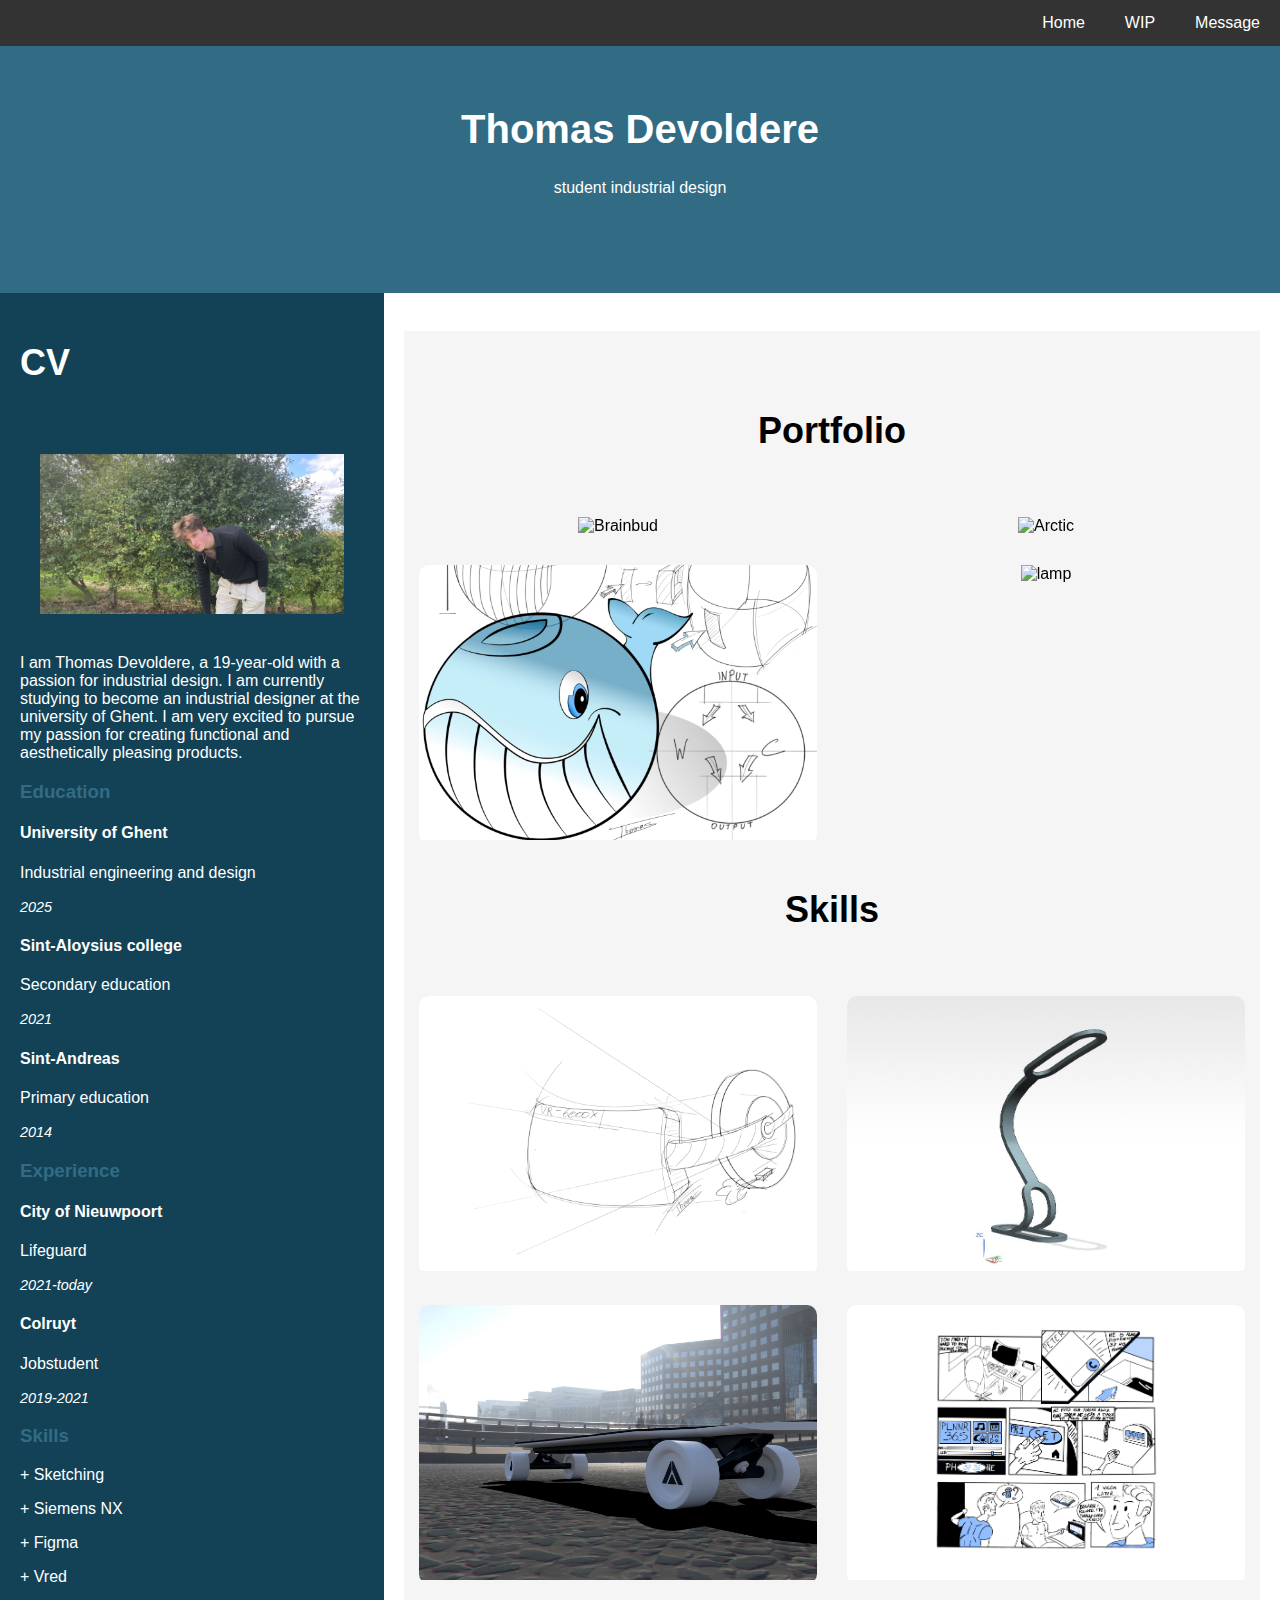
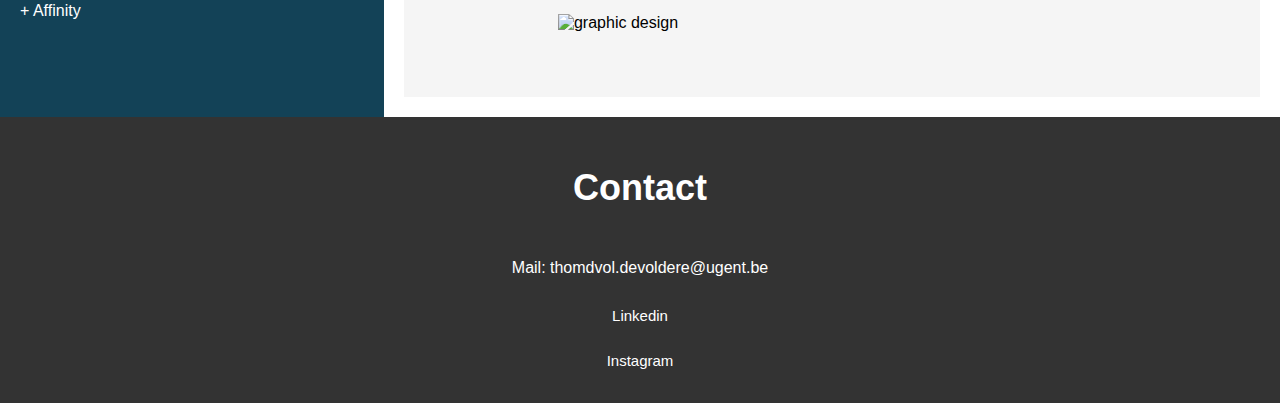
==== index.html @ 5c2687b1 "v106" ====
<!DOCTYPE html>
<html lang="en">

<head>
    <title>portofolio TD</title>
    <meta charset="UTF-8">
    <meta name="viewport" content="width=device-width, initial-scale=1">
    <link rel="stylesheet" href="css/styles.css">

</head>

<body>

    <div class="navbar">
        <a href="Contact.html">Message</a>
        <a href="WIP.html">WIP</a>
        <a href="index.html">Home</a>
    </div>

    <div class="header">
        <h1>Thomas Devoldere</h1>
        <p>student industrial design</p>
    </div>



    <div class="row">
        <div class="side">
            <h2>CV</h2>
            <img src="profile-picture.JPG" alt="Profile picture" style="height:200px;">
            <p>I am Thomas Devoldere, a 19-year-old with a passion for industrial design. I am currently studying to become an industrial designer at the university of Ghent. I am very excited to pursue my passion for creating functional and aesthetically pleasing products.</p>
            <h3>Education</h3>
            <h4>University of Ghent</h4>
            <p>Industrial engineering and design</p>
            <a>2025</a>
            <h4>Sint-Aloysius college</h4>
            <p>Secondary education</p>
            <a>2021</a>
            <h4>Sint-Andreas</h4>
            <p>Primary education</p>
            <a>2014</a>
            <h3>Experience</h3>
            <h4>City of Nieuwpoort</h4>
            <p>Lifeguard</p>
            <a>2021-today</a>
            <h4>Colruyt</h4>
            <p>Jobstudent</p>
            <a>2019-2021</a>
            <h3>Skills</h3>
            <p>+ Sketching</p>
            <p>+ Siemens NX</p>
            <p>+ Figma</p>
            <p>+ Vred</p>
            <p>+ Affinity</p>
          </div>
        <div class="main">
            <br>
            <section id="portfolio">
                <div class="container">
                    <h2>Portfolio</h2>
                    <div class="row">
                        <div class="col-md-6">
                            <div class="project">
                                <img src="solve for tomorow.png" alt="Brainbud">
                                <div class="project-details">
                                    <h3>Brainbud</h3>
                                    <p>Description of solve for tomorow</p>
                                </div>
                            </div>
                        </div>
                        <div class="col-md-6">
                            <div class="project">
                                <img src="render_bord_witte ondergrond.png" alt="Arctic">
                                <div class="project-details">
                                    <h3>Arctic</h3>
                                    <p>Description of solve for Arctic</p>
                                </div>
                            </div>
                        </div>
                        <div class="col-md-6">
                            <div class="project">
                                <img src="waterkoker.png" alt="Kettle">
                                <div class="project-details">
                                    <h3>Kettle</h3>
                                    <p>Description of kettle</p>
                                </div>
                            </div>
                        </div>
                        <div class="col-md-6">
                            <div class="project">
                                <img src="IMG_1709.png" alt="lamp">
                                <div class="project-details">
                                    <h3>Lamp</h3>
                                    <p>Description of lamp</p>
                                </div>
                            </div>
                        </div>
                    </div>
                    <h2>Skills</h2>
                    <div class="row">
                        <div class="col-md-6">
                            <div class="project">
                                <img src="VR-6000X.png" alt="Sketching">
                                <div class="project-details">
                                    <h3>Sketching</h3>
                                    <p>Description</p>
                                </div>
                            </div>
                        </div>
                        <div class="col-md-6">
                            <div class="project">
                                <img src="siemens_nx2.JPG" alt="Siemens NX">
                                <div class="project-details">
                                    <h3>3D-modeling</h3>
                                    <p>Description</p>
                                </div>
                            </div>
                        </div>
                        <div class="col-md-6">
                            <div class="project">
                                <img src="render.jpg" alt="rendering">
                                <div class="project-details">
                                    <h3>Rendering</h3>
                                    <p>Description</p>
                                </div>
                            </div>
                        </div>
                        <div class="col-md-6">
                            <div class="project">
                                <img src="userstory_brainbud.png" alt="storyboards">
                                <div class="project-details">
                                    <h3>Storyboards</h3>
                                    <p>Description</p>
                                </div>
                            </div>
                        </div>
                        <div class="col-md-6">
                            <div class="project">
                                <img src="" alt="graphic design">
                                <div class="project-details">
                                    <h3>Graphic design</h3>
                                    <p>Description</p>
                                </div>
                            </div>
                        </div>
                    </div>
                </div>
            </section>
        </div>
    </div>

    <div class="footer">
        <h2>Contact</h2>
        <p>Mail: thomdvol.devoldere@ugent.be</p>
        <a href="https://www.linkedin.com">Linkedin</a>
        <a href="https://www.instagram.com">Instagram</a>
    </div>

</body>

</html>
---- css/styles.css ----
* {
    box-sizing: border-box;
  }
  
  /* Style the body */
  body {
    font-family: Arial, Helvetica, sans-serif;
    margin: 0;
  }
  
  /* Header/logo Title */
  .header {
    padding: 80px;
    text-align: center;
    background: #326c84;
    color: white;
  }
  
  /* Increase the font size of the heading */
  .header h1 {
    font-size: 40px;
  }
  
  /* Style the top navigation bar */
  .navbar {
    overflow: hidden;
    background-color: #333;
    position: fixed; /* Set the navbar to fixed position */
    width: 100%;
  }
  
  /* Style the navigation bar links */
  .navbar a {
    float: right;
    display: block;
    color: white;
    text-align: center;
    padding: 14px 20px;
    text-decoration: none;

  }
  
  /* Right-aligned link */
  .navbar a.right {
    float: right;
  }
  
  /* Change color on hover */
  .navbar a:hover {
    background-color: #ddd;
    color: black;
  }
  
  /* Change color on active */
  .navbar a:active {
    background-color: rgb(92, 138, 245);
    color: black;
  }
  

  /* Column container */
  .row {  
    display: -ms-flexbox; /* IE10 */
    display: flex;
    -ms-flex-wrap: wrap; /* IE10 */
    flex-wrap: wrap;
  }

  .row h3 {
    color:#326c84;
  }

  .row a{
    font-style: italic;
    font-size: 90%;
  }
  
  /* Create two unequal columns that sits next to each other */
  /* Sidebar/left column */
  .side {
    -ms-flex: 30%; /* IE10 */
    flex: 30%;
    background-color: #134257;
    padding: 20px;
    color: white;
  }

  .side img{
    height: auto;
    margin: center;
    -ms-flex: 30%; /* IE10 */
    flex: 30%;
    padding: 20px;
    width: 100%;
    height: 150px;
    object-fit: cover;
  }
  
  /* Main column */
  .main {   
    -ms-flex: 70%; /* IE10 */
    flex: 70%;
    background-color: white;
    padding: 20px;
  }



  #portfolio {
    background-color: #f5f5f5;
    padding: 50px 0;
  }
  
  .container {
    max-width: 1200px;
    margin: 0 auto;
    text-align: center;
  }
  
  h2 {
    font-size: 36px;
    margin-bottom: 50px;
  }
  
  .row {
    display: flex;
    flex-wrap: wrap;
  }
  
  .col-md-6 {
    width: 50%;
    padding: 15px;
  }
  
  .project {
    position: relative;
    overflow: hidden;
    border-radius: 10px;
  }
  
  .project img {
    width: 100%;
    height: 275px;
    object-fit: cover;
    transition: transform 0.5s ease;
  }
  
  .project:hover img {
    transform: scale(1.1);
  }
  
  .project-details {
    position: absolute;
    bottom: 0;
    left: 0;
    right: 0;
    padding: 20px;
    background-color: rgba(0, 0, 0, 0.8);
    color: #fff;
    transition: transform 0.5s ease;
    transform: translateY(100%);
  }
  
  .project:hover .project-details {
    transform: translateY(0%);
  }
  
  .project-details h3 {
    font-size: 24px;
    margin-bottom: 10px;
  }
  
  .project-details p {
    font-size: 18px;
    margin-bottom: 20px;
  }
  
  .project-details a {
    display: inline-block;
    padding: 10px 20px;
    background-color: #fff;
    color: #333;
    text-transform: uppercase;
    font-weight: bold;
    border-radius: 5px;
    transition: background-color 0.5s ease;
  }
  
  .project-details a:hover {
    background-color: #333;
    color: #fff;
  }
  /* Footer */
  .footer {
    padding: 20px;
    text-align: center;
    overflow: hidden;
    background-color: #333;
    width: 100%;
    color: white
  }
  .footer a {    
    float: center;    
    display: block;    
    color: white;    
    text-align: center;    
    padding: 14px 20px;    
    text-decoration: wavy;    
    font-size: 15px;  
  }
  .footer a:hover {    
    background-color: #326c84;    
    color: black; 
  }
  .footer a:active {    
    background-color: #ffffff;    
    color: black;  
  }
  
  /* Responsive layout - when the screen is less than 700px wide, make the two columns stack on top of each other instead of next to each other */
  @media screen and (max-width: 700px) {
    .row {   
      flex-direction: column;
    }
  }
  
  /* Responsive layout - when the screen is less than 400px wide, make the navigation links stack on top of each other instead of next to each other */
  @media screen and (max-width: 400px) {
    .navbar a {
      float: none;
      width: 100%;
    }
  }
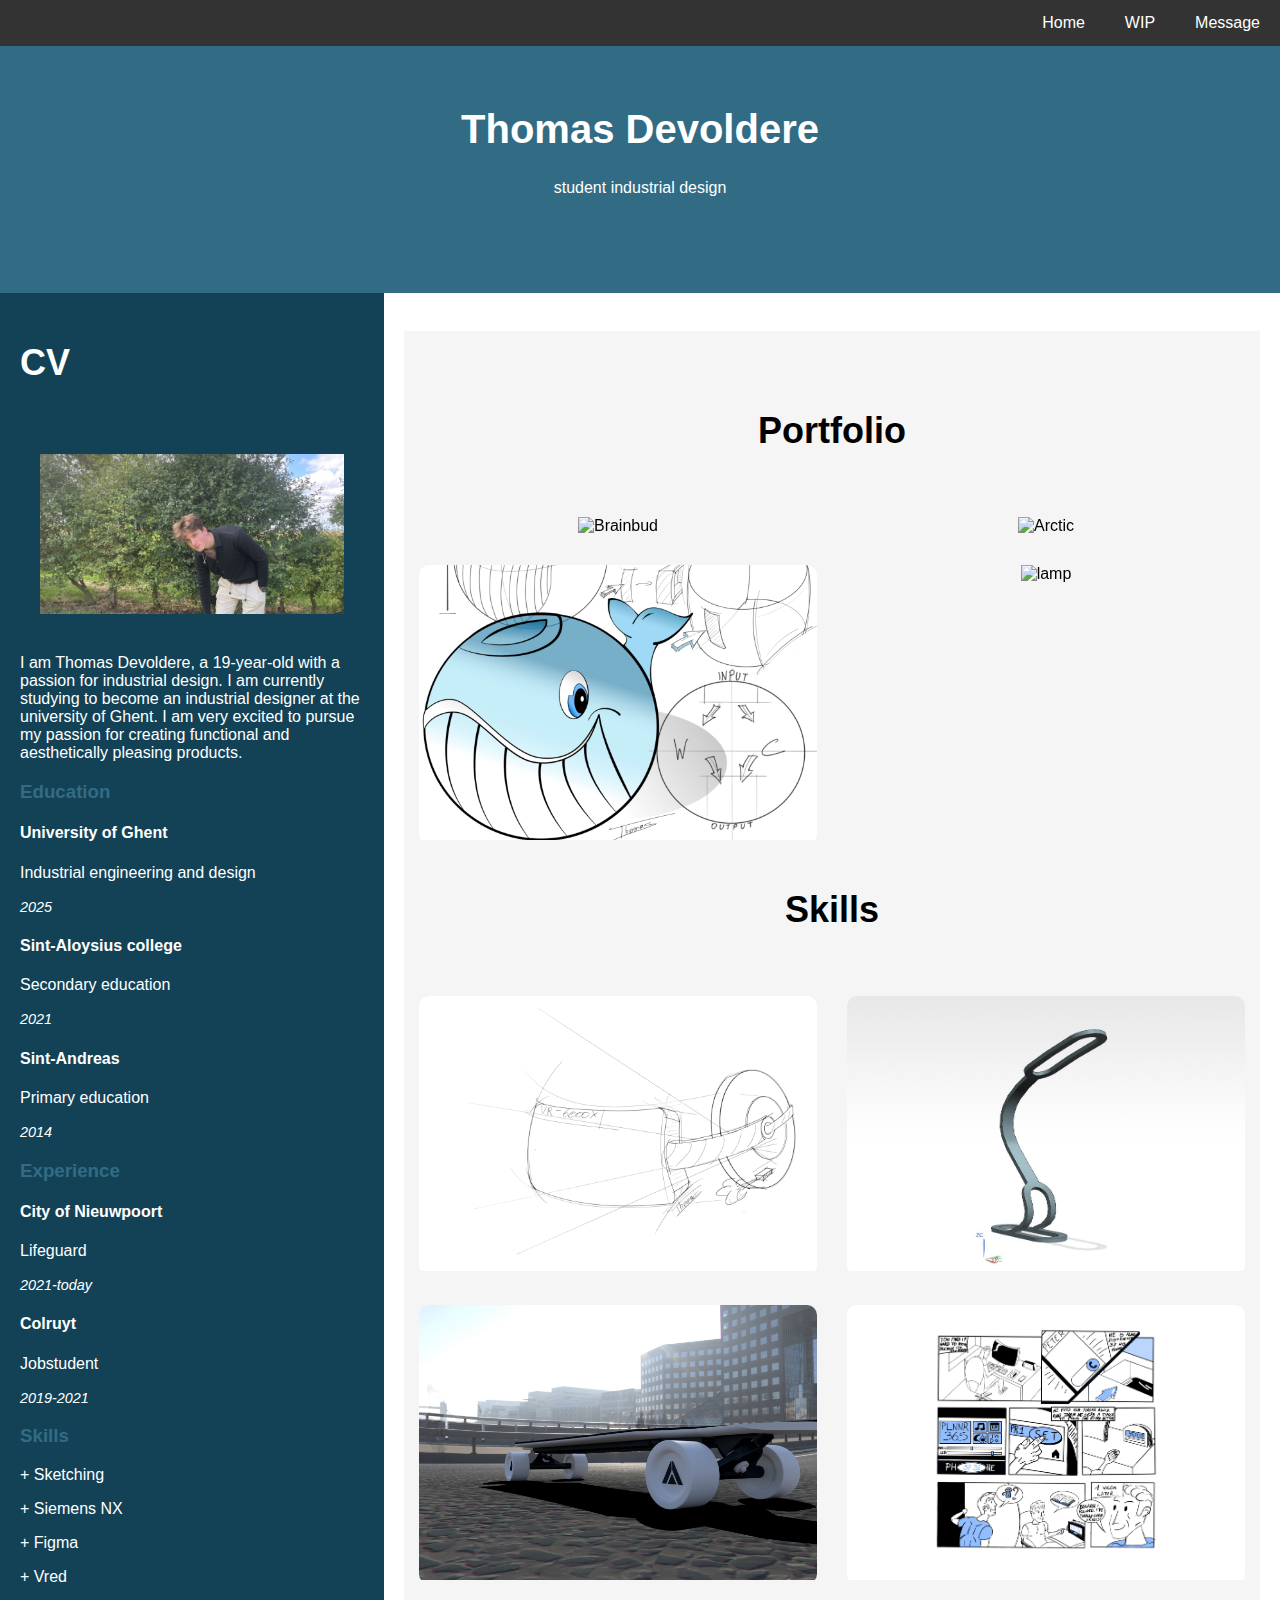
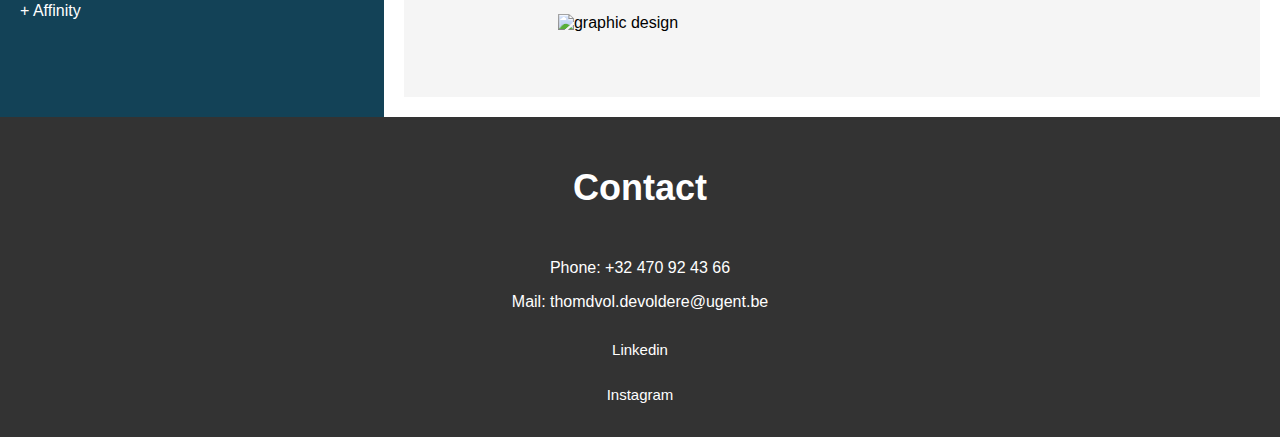
==== commit be633a71: "v107" ====
--- a/index.html
+++ b/index.html
@@ -151,6 +151,7 @@
 
     <div class="footer">
         <h2>Contact</h2>
+        <p>Phone: +32 470 92 43 66</p>
         <p>Mail: thomdvol.devoldere@ugent.be</p>
         <a href="https://www.linkedin.com">Linkedin</a>
         <a href="https://www.instagram.com">Instagram</a>
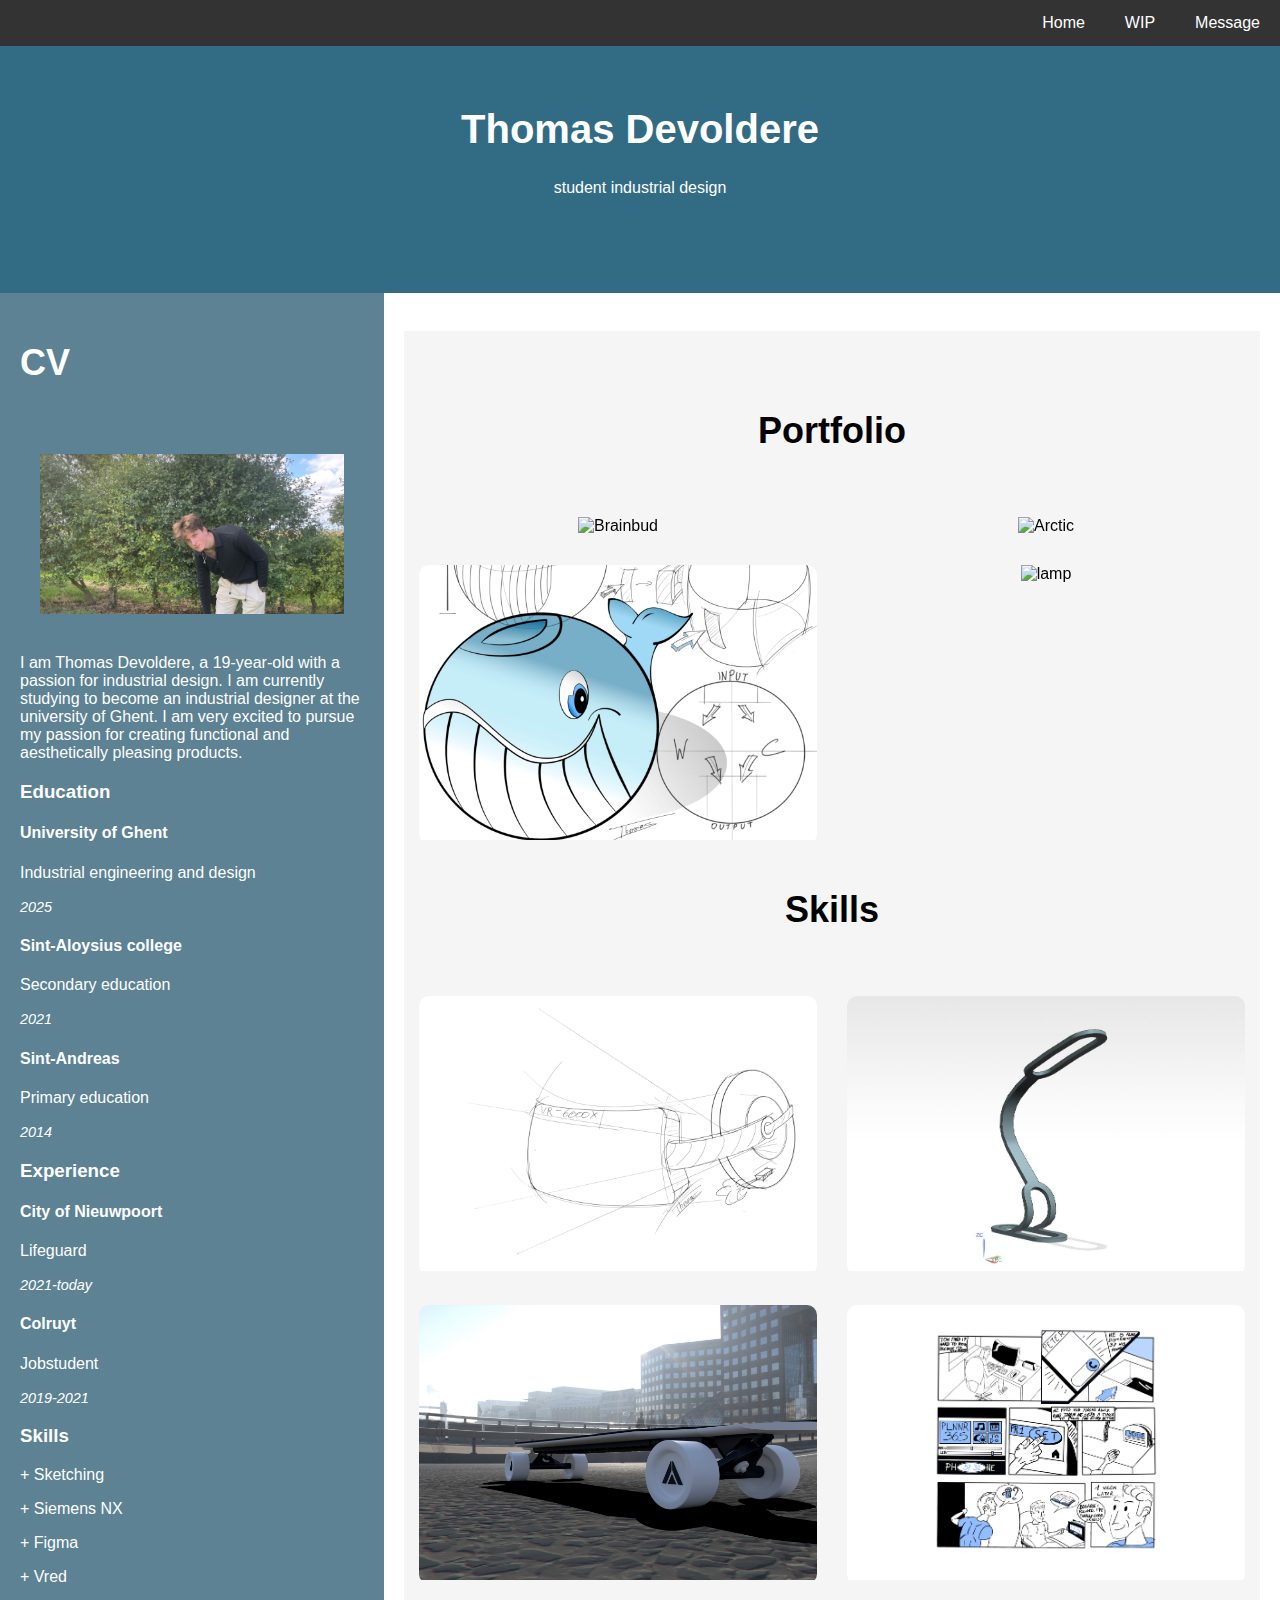
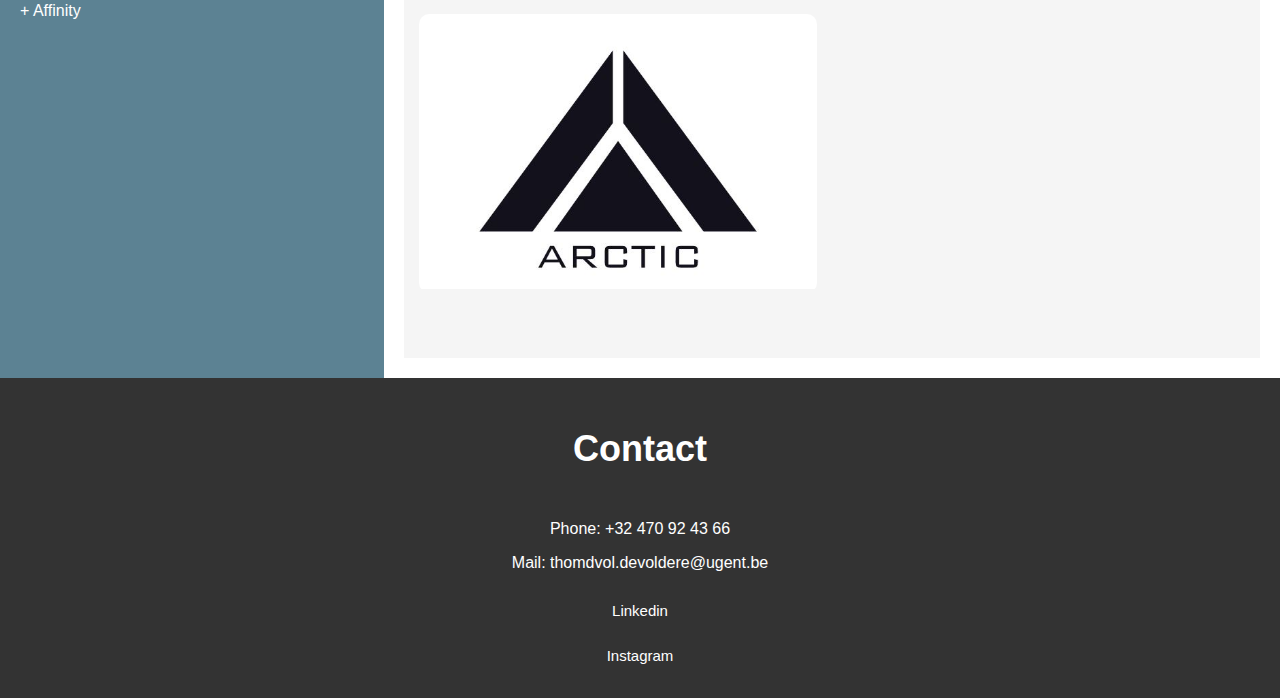
==== commit 5c31c0ee: "v108" ====
--- a/index.html
+++ b/index.html
@@ -136,7 +136,7 @@
                         </div>
                         <div class="col-md-6">
                             <div class="project">
-                                <img src="" alt="graphic design">
+                                <img src="graphic_design.JPG" alt="graphic design">
                                 <div class="project-details">
                                     <h3>Graphic design</h3>
                                     <p>Description</p>
--- a/css/styles.css
+++ b/css/styles.css
@@ -67,7 +67,7 @@
   }
 
   .row h3 {
-    color:#326c84;
+    color:#ffffff;
   }
 
   .row a{
@@ -80,7 +80,7 @@
   .side {
     -ms-flex: 30%; /* IE10 */
     flex: 30%;
-    background-color: #134257;
+    background-color: #5c8293;
     padding: 20px;
     color: white;
   }
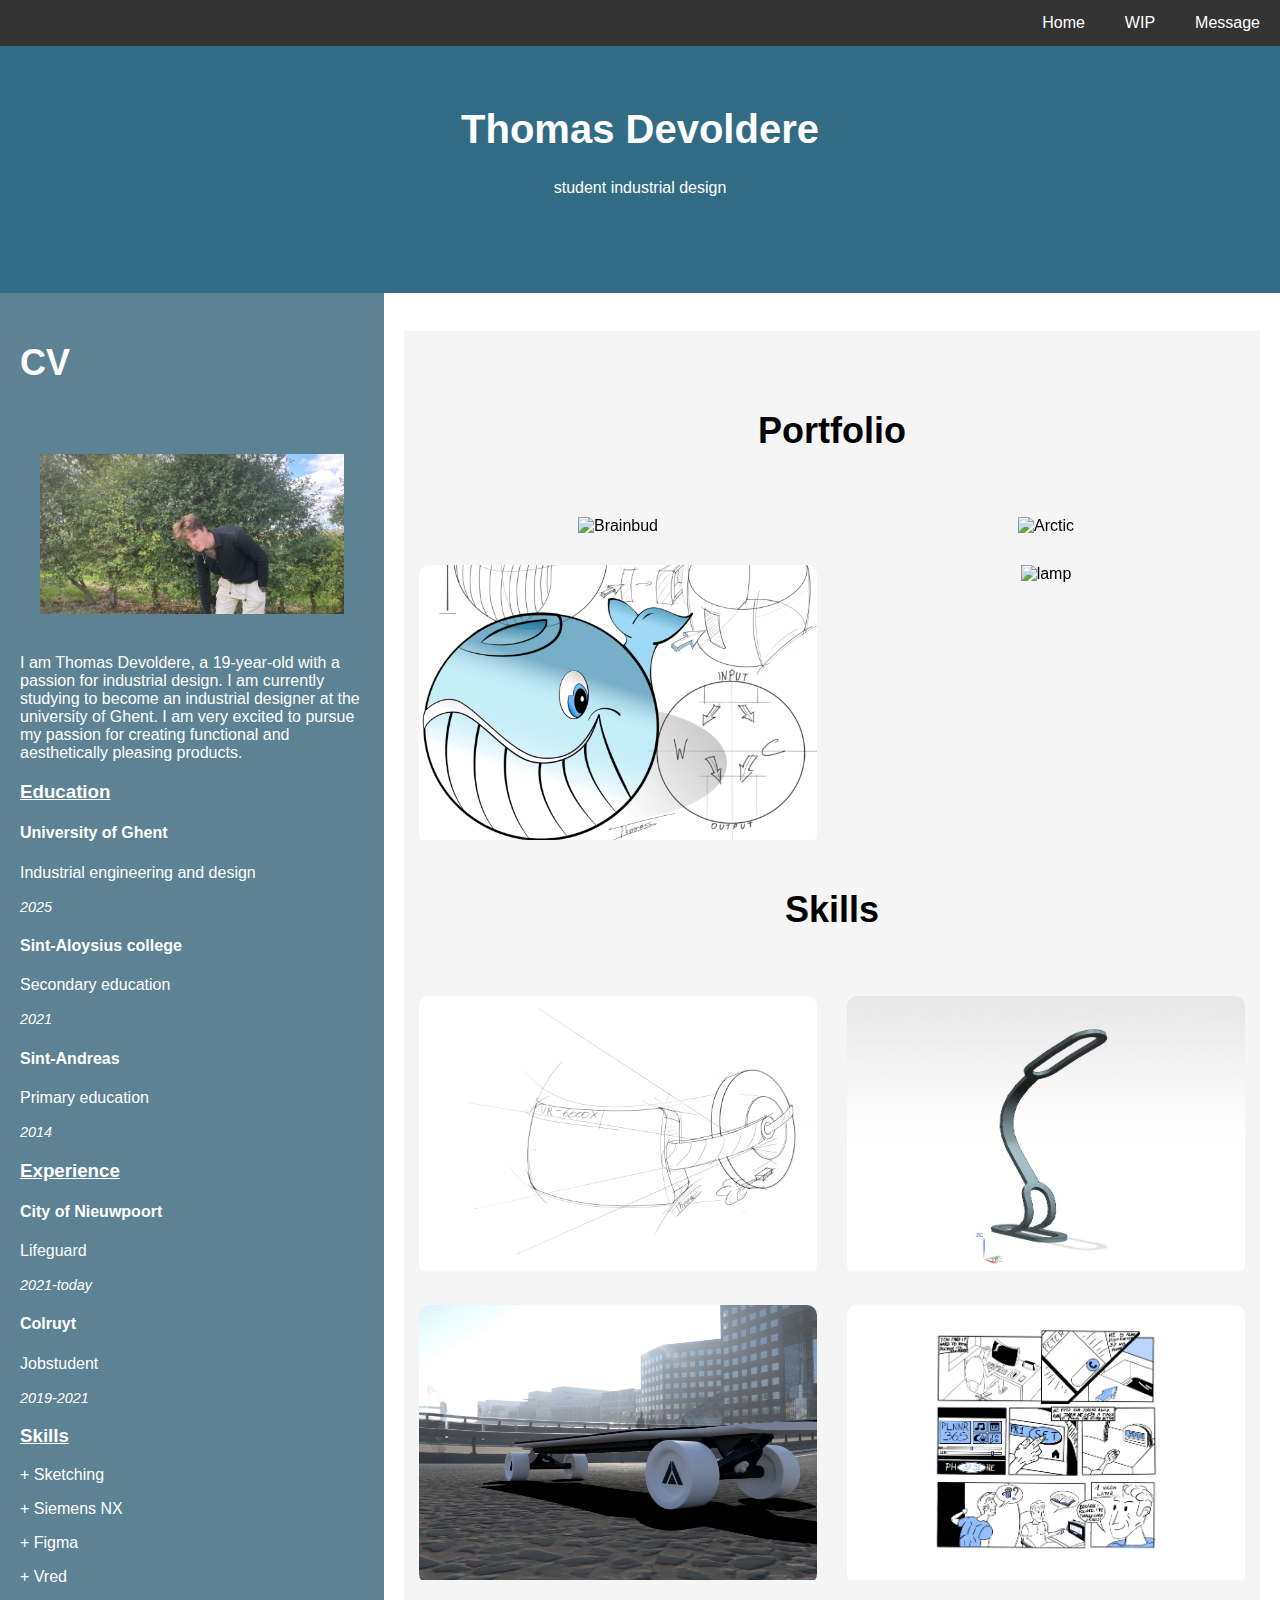
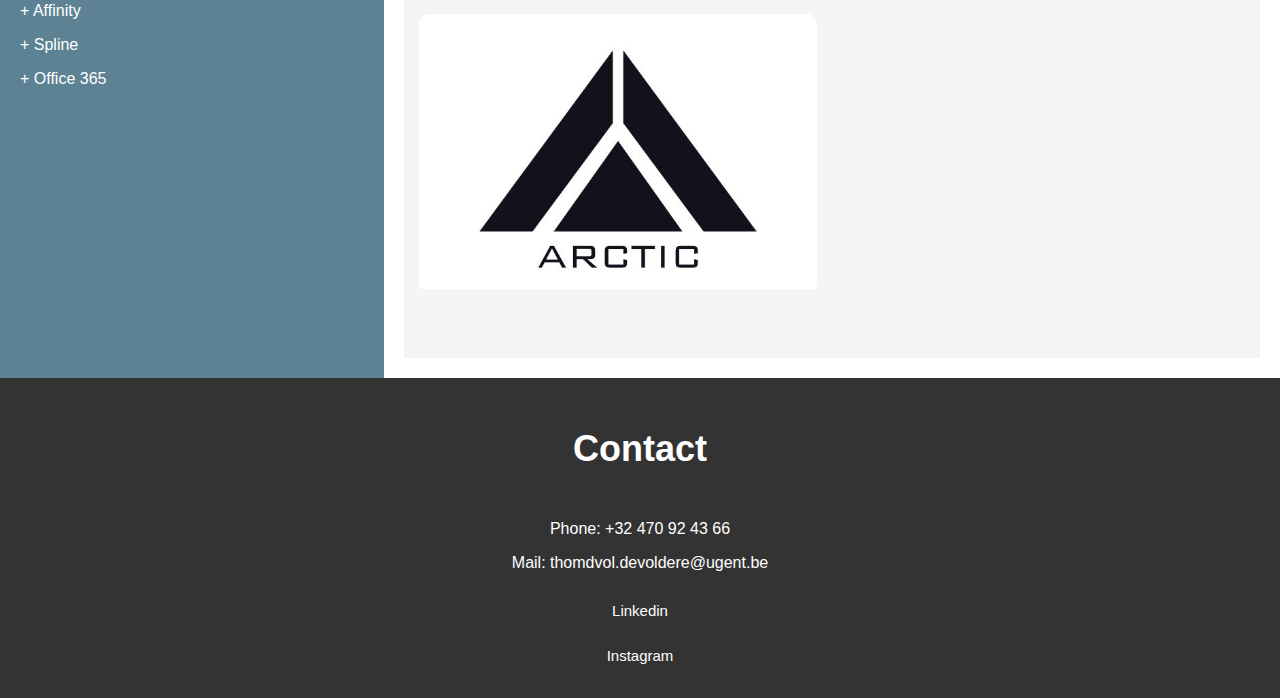
==== commit 4ac16036: "va1" ====
--- a/index.html
+++ b/index.html
@@ -52,6 +52,8 @@
             <p>+ Figma</p>
             <p>+ Vred</p>
             <p>+ Affinity</p>
+            <p>+ Spline</p>
+            <p>+ Office 365</p>
           </div>
         <div class="main">
             <br>
--- a/css/styles.css
+++ b/css/styles.css
@@ -68,6 +68,7 @@
 
   .row h3 {
     color:#ffffff;
+    text-decoration: underline;
   }
 
   .row a{
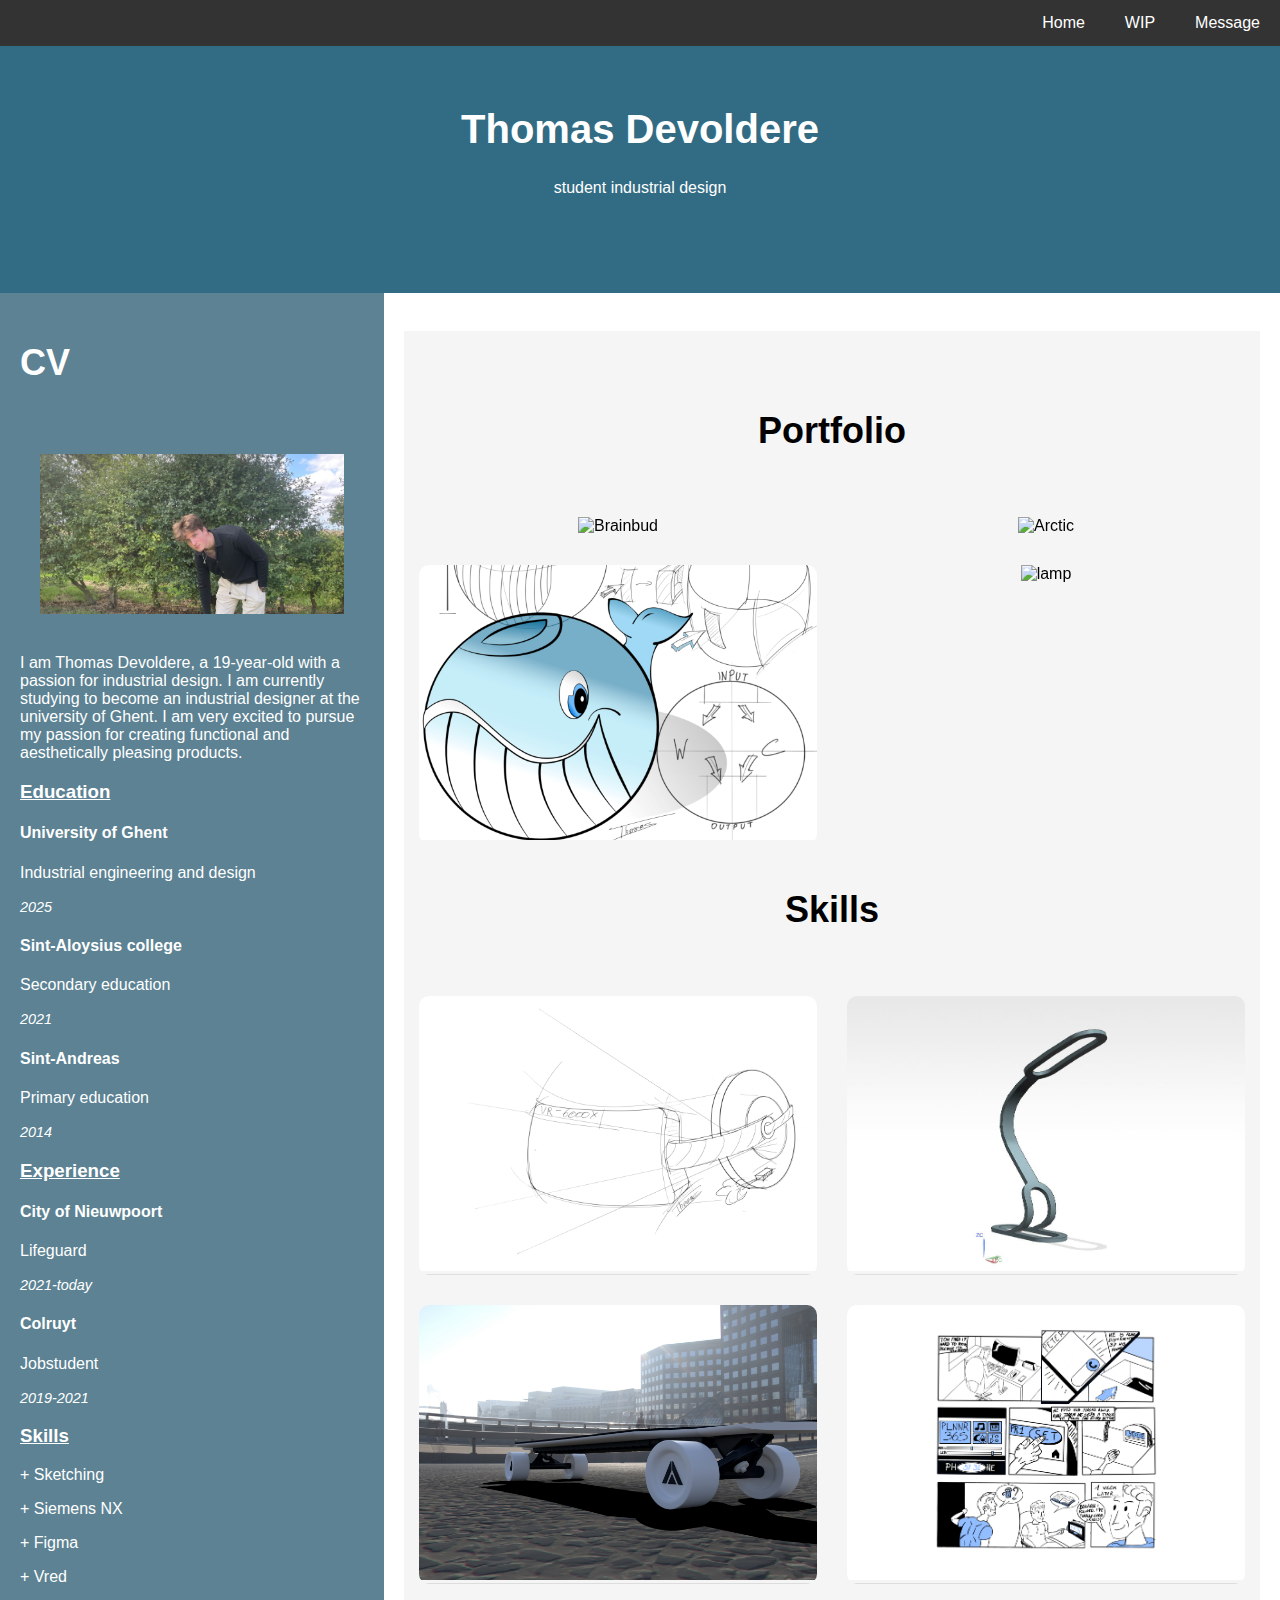
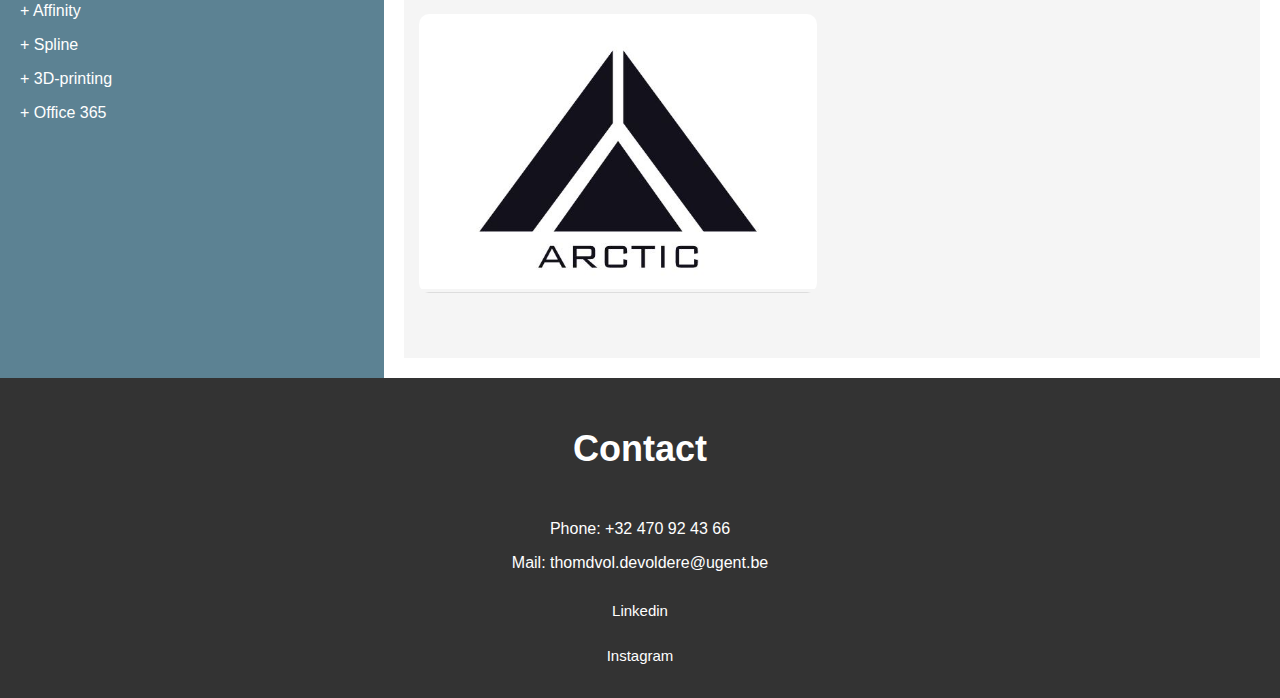
==== commit be118331: "va2" ====
--- a/index.html
+++ b/index.html
@@ -53,6 +53,7 @@
             <p>+ Vred</p>
             <p>+ Affinity</p>
             <p>+ Spline</p>
+            <p>+ 3D-printing</p>
             <p>+ Office 365</p>
           </div>
         <div class="main">
@@ -66,7 +67,7 @@
                                 <img src="solve for tomorow.png" alt="Brainbud">
                                 <div class="project-details">
                                     <h3>Brainbud</h3>
-                                    <p>Description of solve for tomorow</p>
+                                    <p>For solve for tomorow 2023, a competition for new innovative products organised by Samsung. We (me, Owen, Ruben and Floris) invented Brainbud to increase the concentration of students. This product consists of two parts, a handy app and an innovative that acts as a docking station.</p>
                                 </div>
                             </div>
                         </div>
@@ -75,7 +76,7 @@
                                 <img src="render_bord_witte ondergrond.png" alt="Arctic">
                                 <div class="project-details">
                                     <h3>Arctic</h3>
-                                    <p>Description of solve for Arctic</p>
+                                    <p>I designed this electric longboard in the first semester of my second year at the UGent.</p>
                                 </div>
                             </div>
                         </div>
@@ -84,7 +85,7 @@
                                 <img src="waterkoker.png" alt="Kettle">
                                 <div class="project-details">
                                     <h3>Kettle</h3>
-                                    <p>Description of kettle</p>
+                                    <p>I designed this in the second semester of my first year. This is a kettle designed for children for (re)heating hot beverages and for cooling cold beverages. It is totally safe for the use of children.</p>
                                 </div>
                             </div>
                         </div>
@@ -93,7 +94,7 @@
                                 <img src="IMG_1709.png" alt="lamp">
                                 <div class="project-details">
                                     <h3>Lamp</h3>
-                                    <p>Description of lamp</p>
+                                    <p>This was my first project at the UGent in the first semester of my first year.</p>
                                 </div>
                             </div>
                         </div>
@@ -104,8 +105,7 @@
                             <div class="project">
                                 <img src="VR-6000X.png" alt="Sketching">
                                 <div class="project-details">
-                                    <h3>Sketching</h3>
-                                    <p>Description</p>
+                                    <h2>sketching</h2>
                                 </div>
                             </div>
                         </div>
@@ -113,8 +113,7 @@
                             <div class="project">
                                 <img src="siemens_nx2.JPG" alt="Siemens NX">
                                 <div class="project-details">
-                                    <h3>3D-modeling</h3>
-                                    <p>Description</p>
+                                    <h2>3D-modeling</h2>
                                 </div>
                             </div>
                         </div>
@@ -122,8 +121,7 @@
                             <div class="project">
                                 <img src="render.jpg" alt="rendering">
                                 <div class="project-details">
-                                    <h3>Rendering</h3>
-                                    <p>Description</p>
+                                    <h2>rendering</h2>
                                 </div>
                             </div>
                         </div>
@@ -131,8 +129,7 @@
                             <div class="project">
                                 <img src="userstory_brainbud.png" alt="storyboards">
                                 <div class="project-details">
-                                    <h3>Storyboards</h3>
-                                    <p>Description</p>
+                                    <h2>storyboards</h2>
                                 </div>
                             </div>
                         </div>
@@ -140,8 +137,7 @@
                             <div class="project">
                                 <img src="graphic_design.JPG" alt="graphic design">
                                 <div class="project-details">
-                                    <h3>Graphic design</h3>
-                                    <p>Description</p>
+                                    <h2>graphic design</h2>
                                 </div>
                             </div>
                         </div>
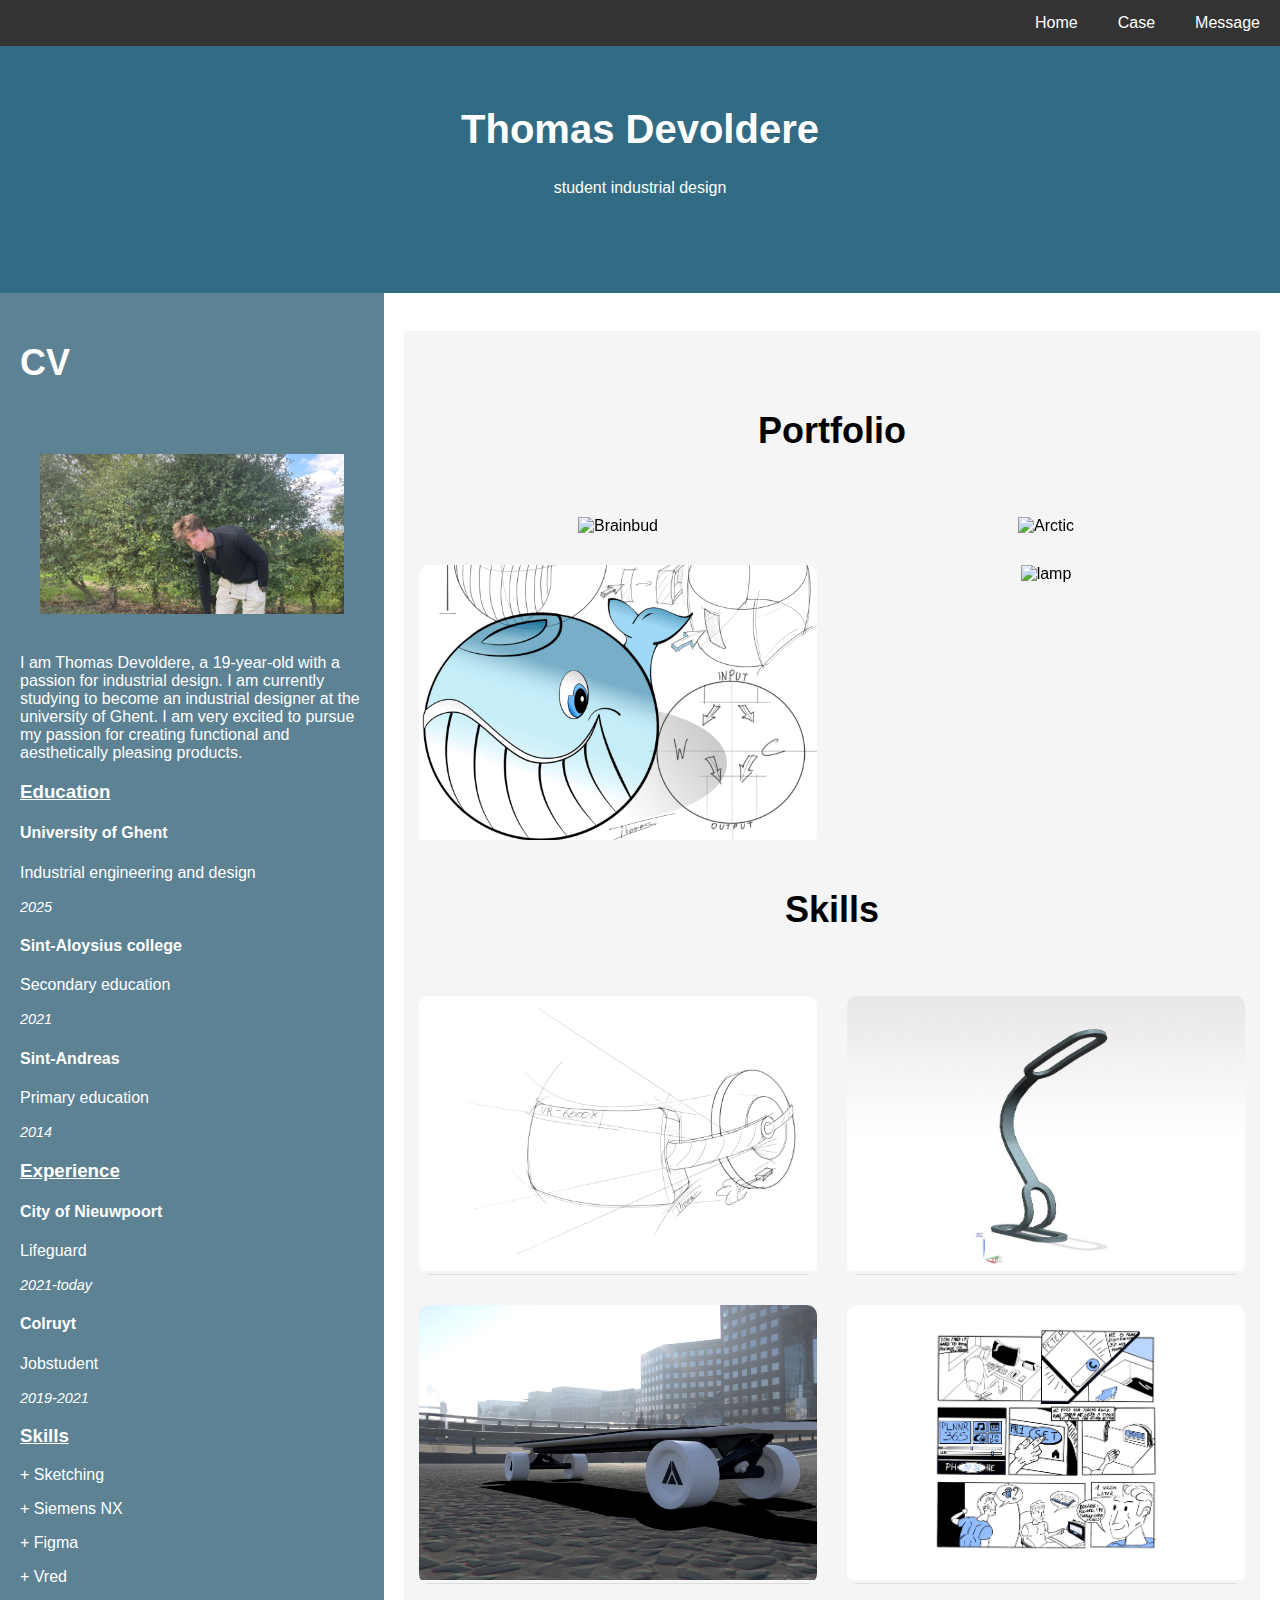
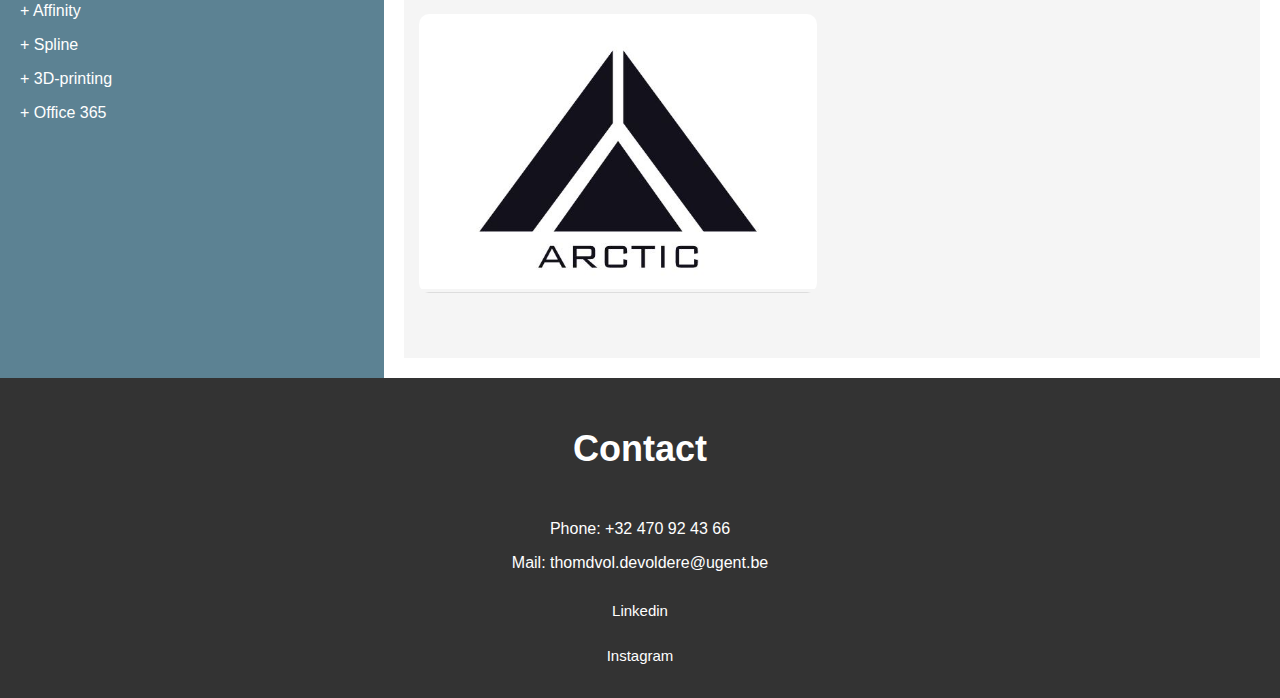
==== commit 56fe88c5: "va3" ====
--- a/index.html
+++ b/index.html
@@ -2,7 +2,7 @@
 <html lang="en">
 
 <head>
-    <title>portofolio TD</title>
+    <title>Thomas Devoldere</title>
     <meta charset="UTF-8">
     <meta name="viewport" content="width=device-width, initial-scale=1">
     <link rel="stylesheet" href="css/styles.css">
@@ -13,7 +13,7 @@
 
     <div class="navbar">
         <a href="Contact.html">Message</a>
-        <a href="WIP.html">WIP</a>
+        <a href="Case.html">Case</a>
         <a href="index.html">Home</a>
     </div>
 
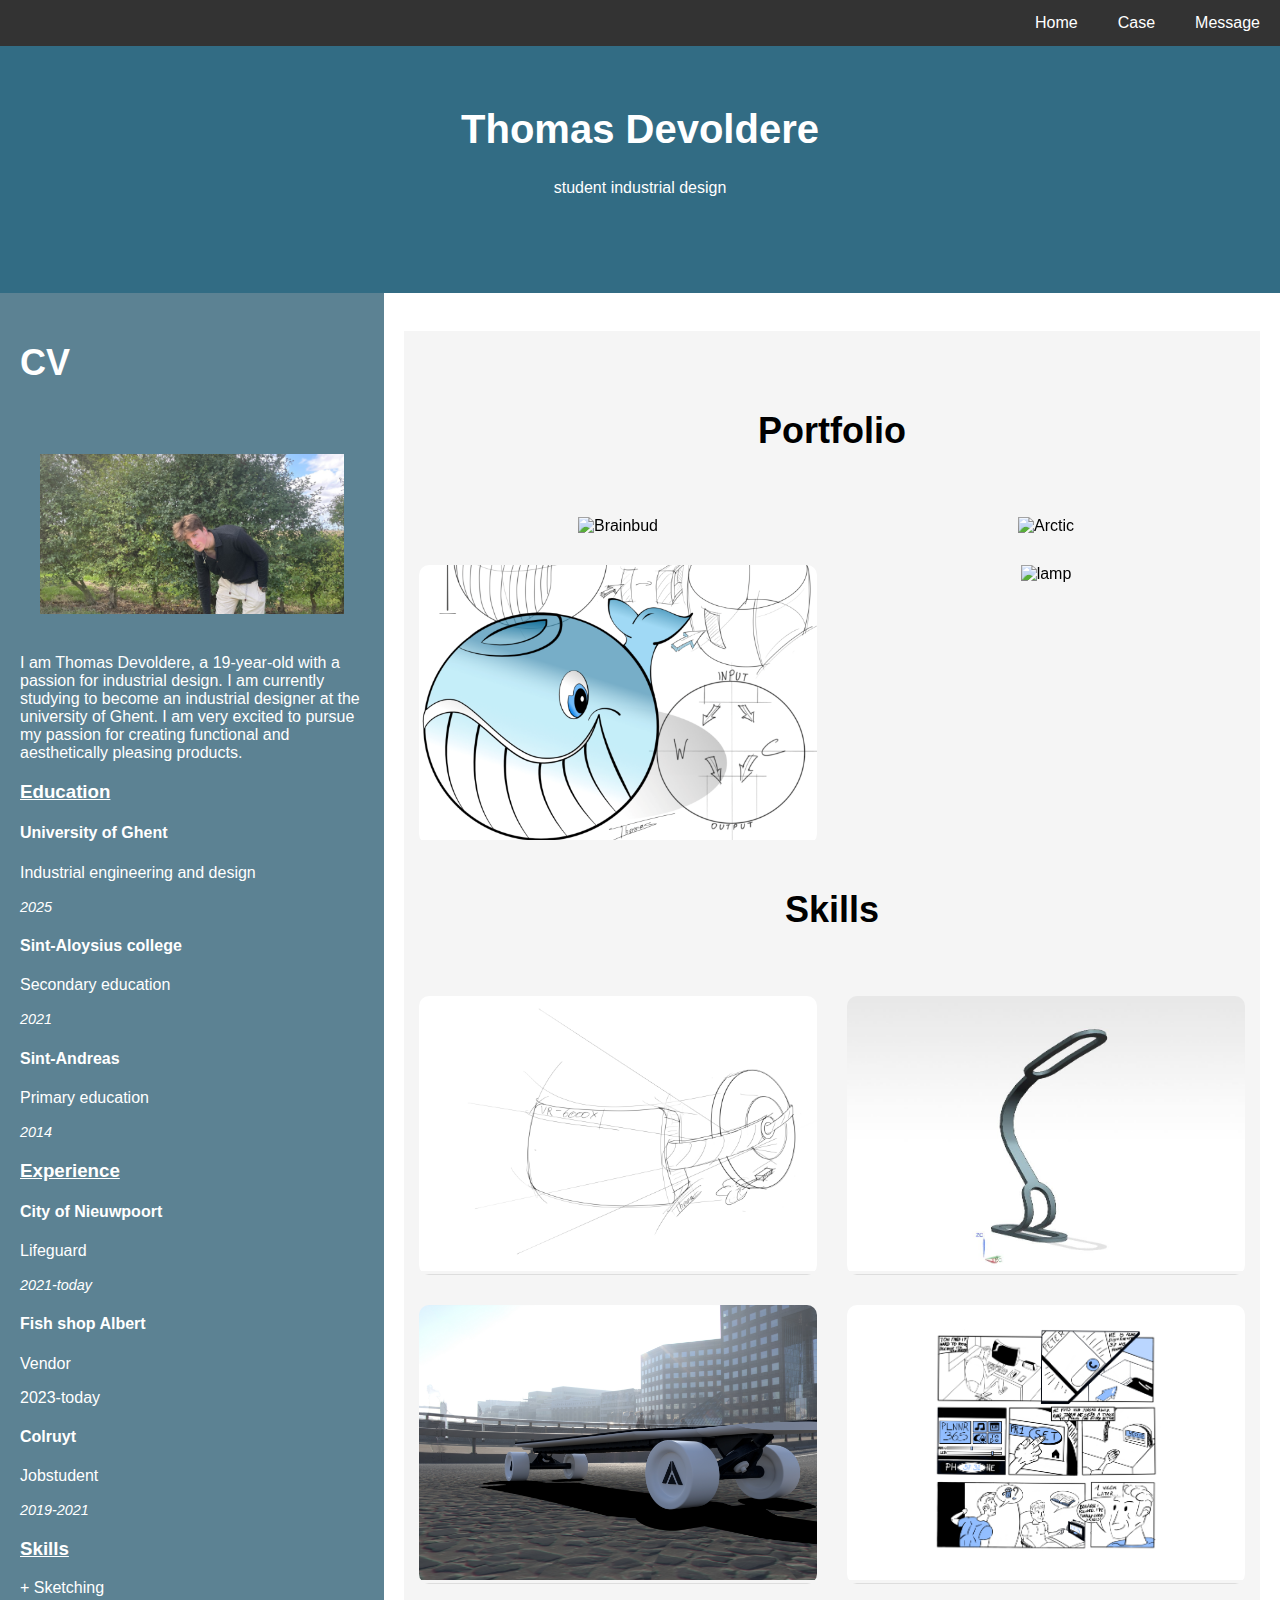
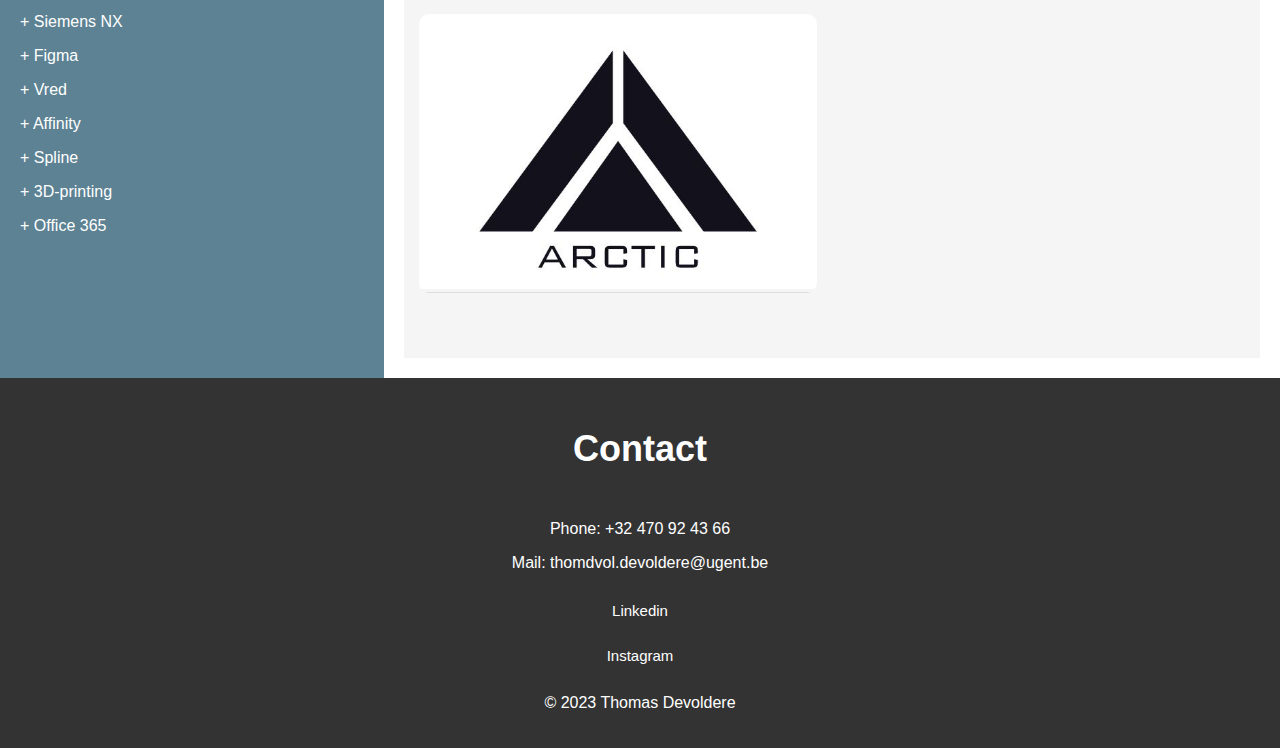
==== commit b29c6511: "va4" ====
--- a/index.html
+++ b/index.html
@@ -43,6 +43,9 @@
             <h4>City of Nieuwpoort</h4>
             <p>Lifeguard</p>
             <a>2021-today</a>
+            <h4>Fish shop Albert</h4>
+            <p>Vendor</p>
+            <p>2023-today</p>
             <h4>Colruyt</h4>
             <p>Jobstudent</p>
             <a>2019-2021</a>
@@ -67,7 +70,7 @@
                                 <img src="solve for tomorow.png" alt="Brainbud">
                                 <div class="project-details">
                                     <h3>Brainbud</h3>
-                                    <p>For solve for tomorow 2023, a competition for new innovative products organised by Samsung. We (me, Owen, Ruben and Floris) invented Brainbud to increase the concentration of students. This product consists of two parts, a handy app and an innovative that acts as a docking station.</p>
+                                    <p>For solve for tomorow 2023, a competition for new innovative products organised by Samsung. We (me, Owen, Ruben and Floris) invented Brainbud to increase the concentration of students. This product consists of two parts, a handy app and an innovative lamp that acts as a docking station.</p>
                                 </div>
                             </div>
                         </div>
@@ -153,6 +156,7 @@
         <p>Mail: thomdvol.devoldere@ugent.be</p>
         <a href="https://www.linkedin.com">Linkedin</a>
         <a href="https://www.instagram.com">Instagram</a>
+        <p>&copy; 2023 Thomas Devoldere</p>
     </div>
 
 </body>
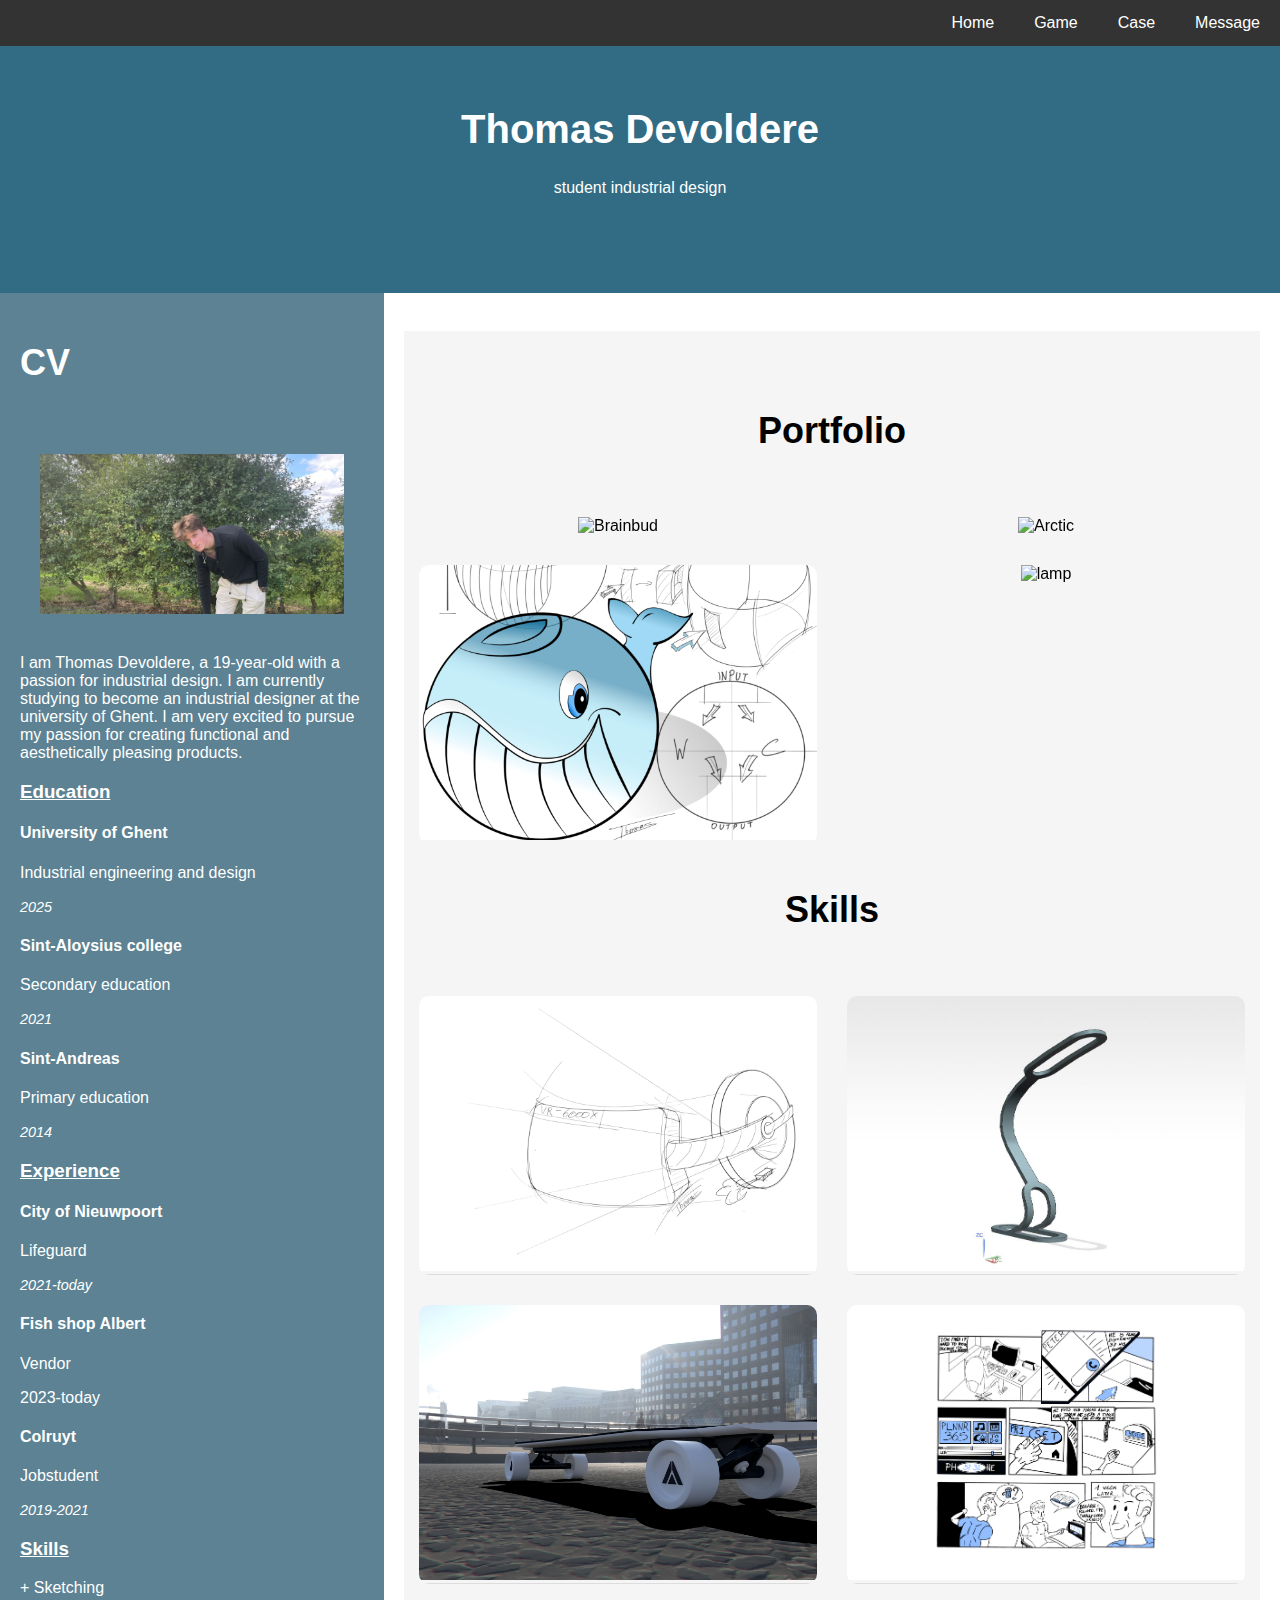
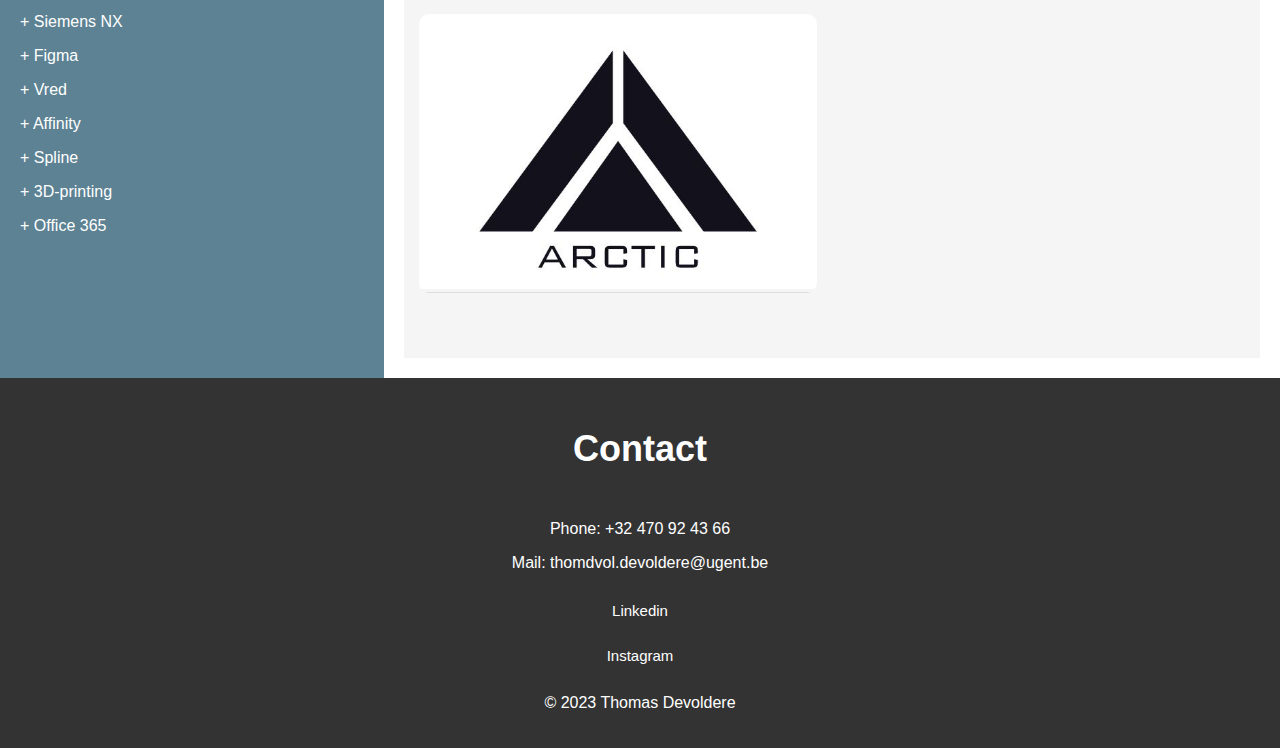
==== commit 6fe3edc5: "game_upgeload" ====
--- a/index.html
+++ b/index.html
@@ -14,6 +14,7 @@
     <div class="navbar">
         <a href="Contact.html">Message</a>
         <a href="Case.html">Case</a>
+        <a href="game.html">Game</a>
         <a href="index.html">Home</a>
     </div>
 
